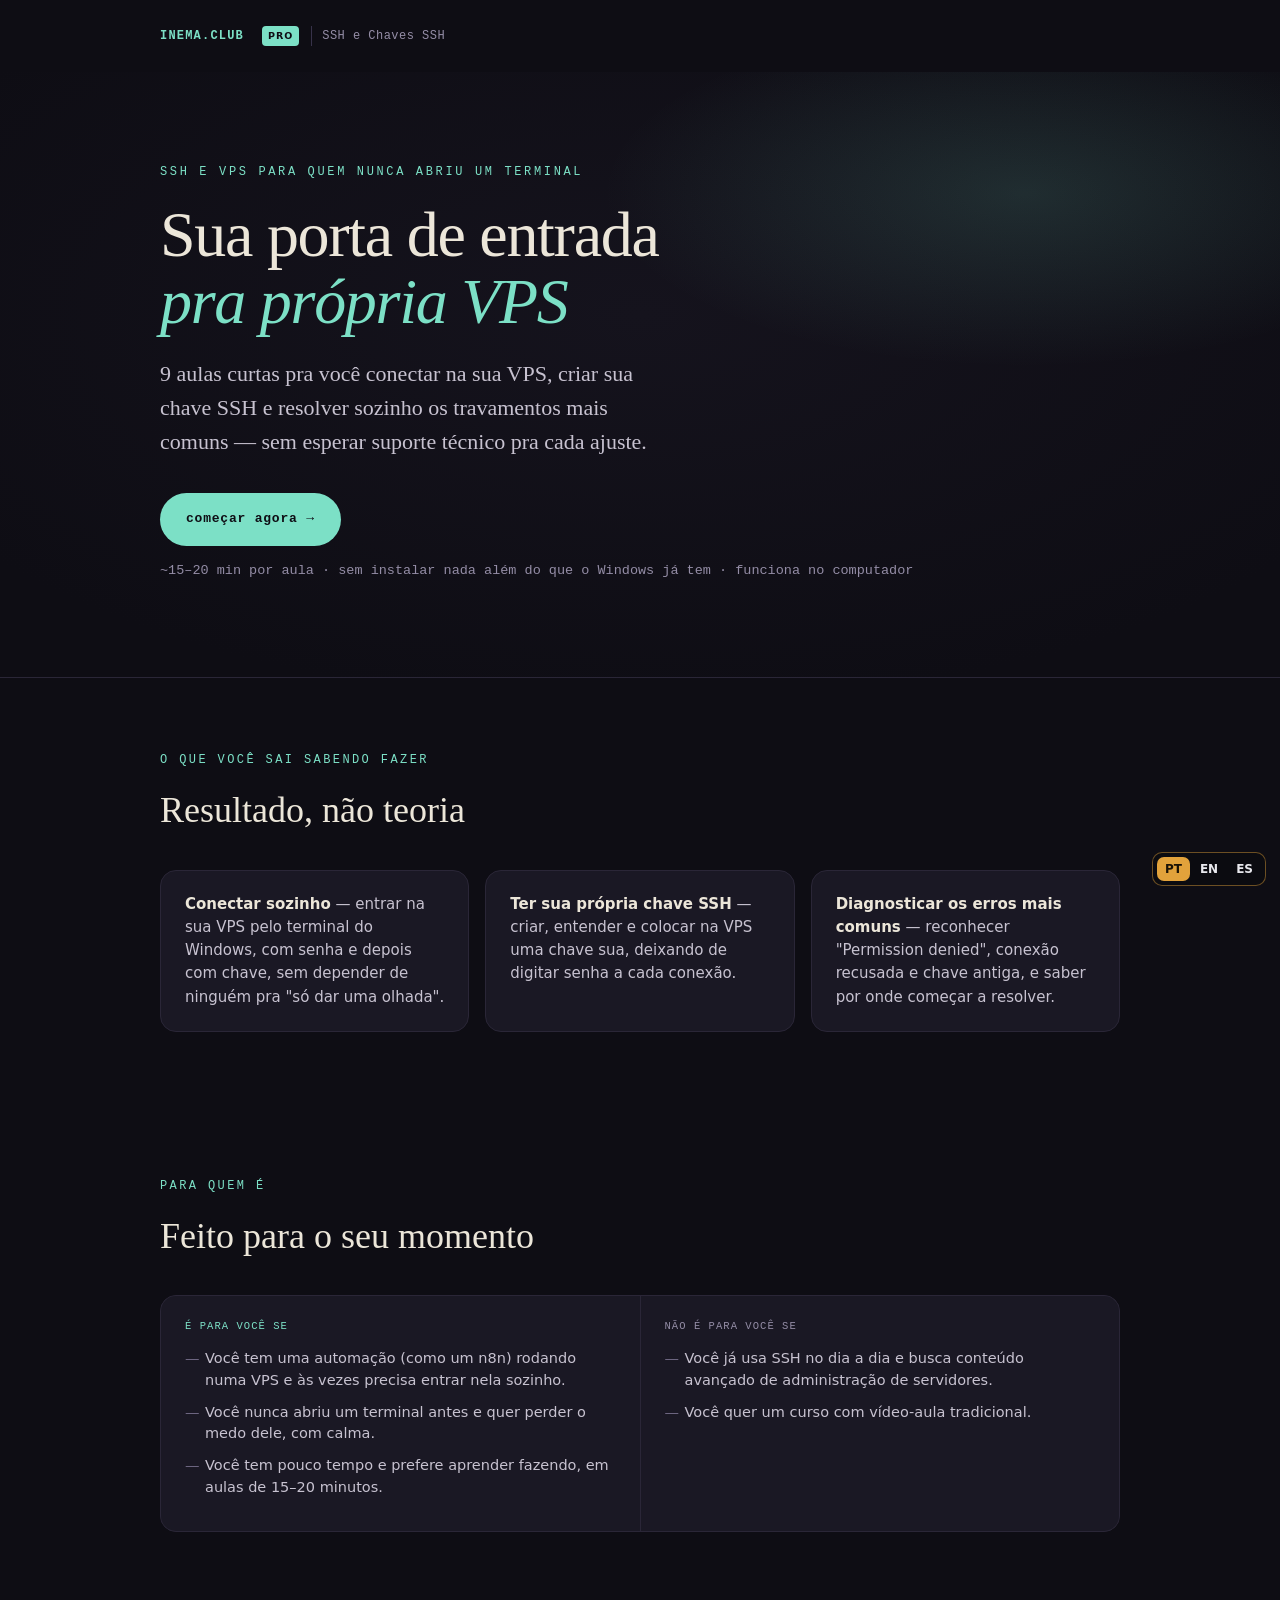
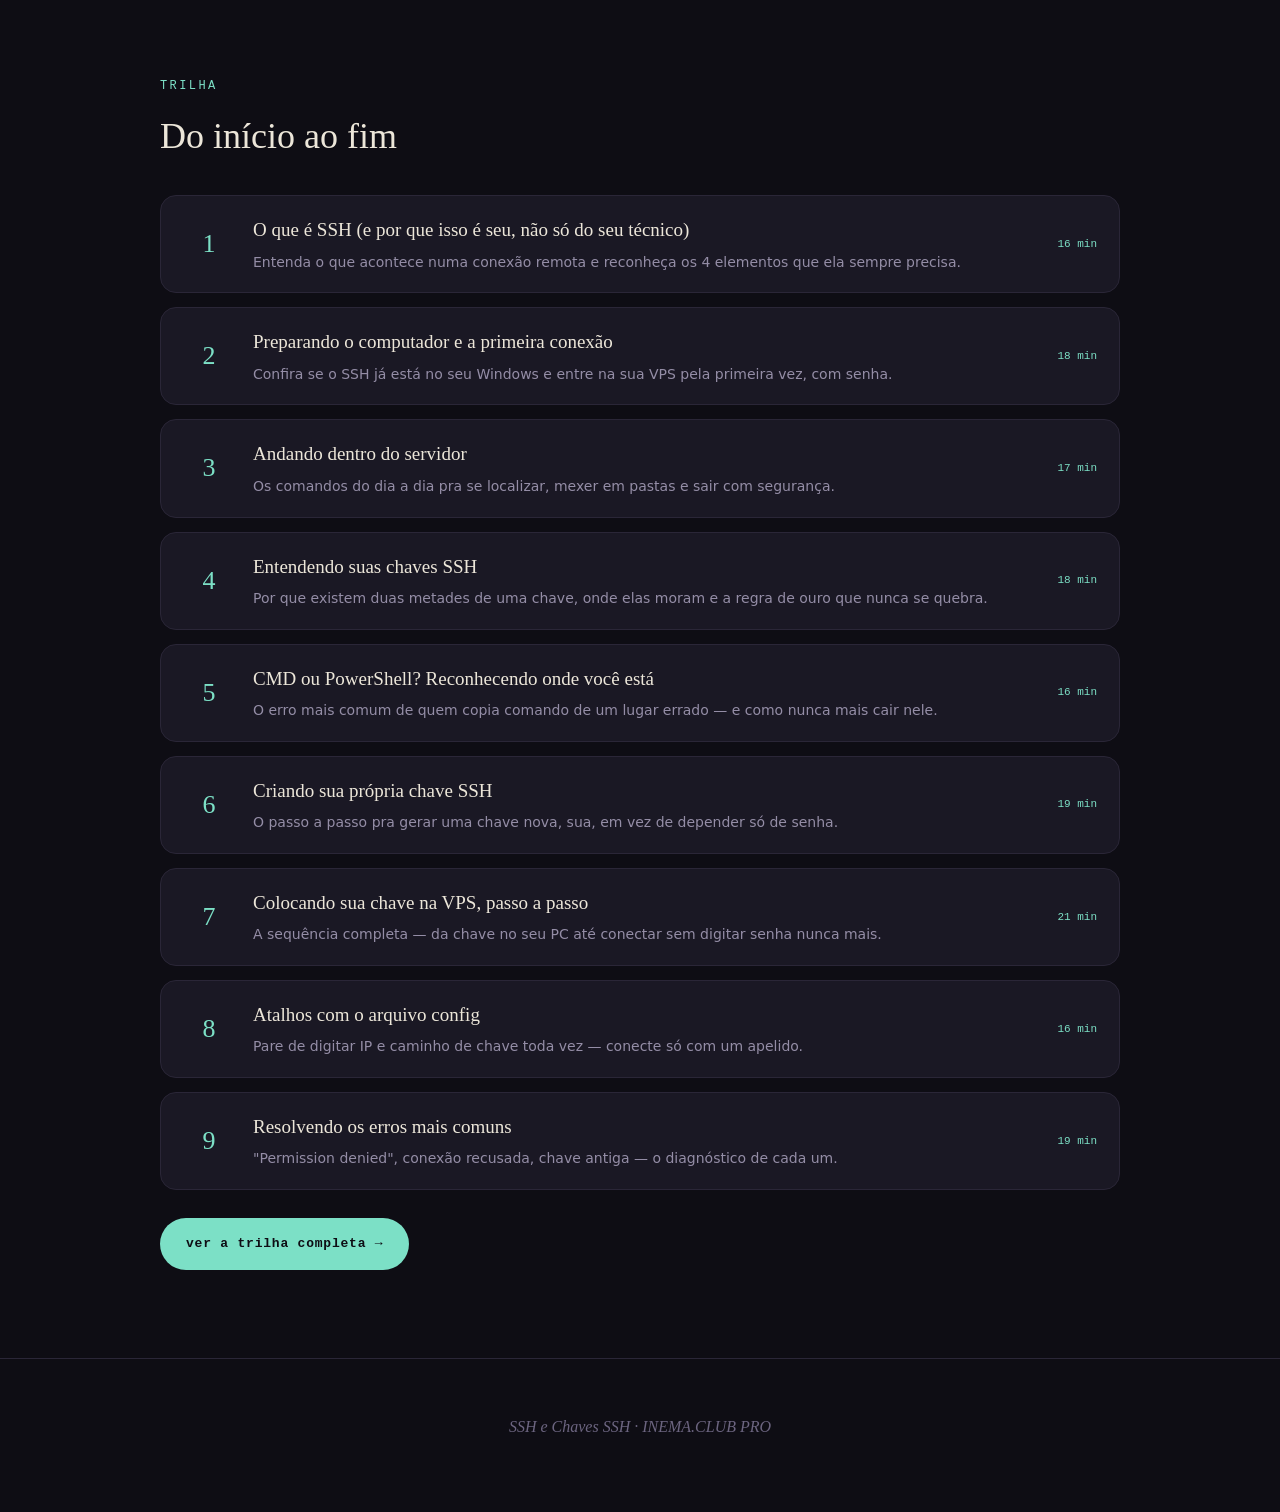
==== index.html @ bf9d97d7 "feat: arckhe-ssh-basico - Arckhé AI" ====
<!DOCTYPE html>

<html lang="pt-BR">
<head>
<meta charset="utf-8"/>
<meta content="0; url=landing.html" http-equiv="refresh"/>
<link href="landing.html" rel="canonical"/>
<title>SSH e Chaves SSH · INEMA.CLUB PRO</title>
<link href="https://inematds.github.io/ssh-basico/" hreflang="pt-BR" rel="alternate"/><link href="https://inematds.github.io/ssh-basico/en/" hreflang="en" rel="alternate"/><link href="https://inematds.github.io/ssh-basico/es/" hreflang="es" rel="alternate"/></head>
<body><div class="inema-lang" style="position:fixed;right:14px;bottom:14px;z-index:9999;display:flex;gap:2px;padding:4px;border-radius:10px;background:rgba(12,12,16,.82);border:1px solid rgba(226,162,59,.45);font:600 12px/1 Sora,Inter,system-ui,sans-serif;backdrop-filter:blur(8px)" translate="no"><a href="./" hreflang="pt-BR" style="padding:6px 8px;border-radius:7px;text-decoration:none;color:#1a1206;background:#E2A23B">PT</a><a href="en/" hreflang="en" style="padding:6px 8px;border-radius:7px;text-decoration:none;color:#e9e9ee">EN</a><a href="es/" hreflang="es" style="padding:6px 8px;border-radius:7px;text-decoration:none;color:#e9e9ee">ES</a></div>
<p><a href="landing.html">SSH e Chaves SSH — clique aqui se não for redirecionado automaticamente.</a></p>
</body>
</html>
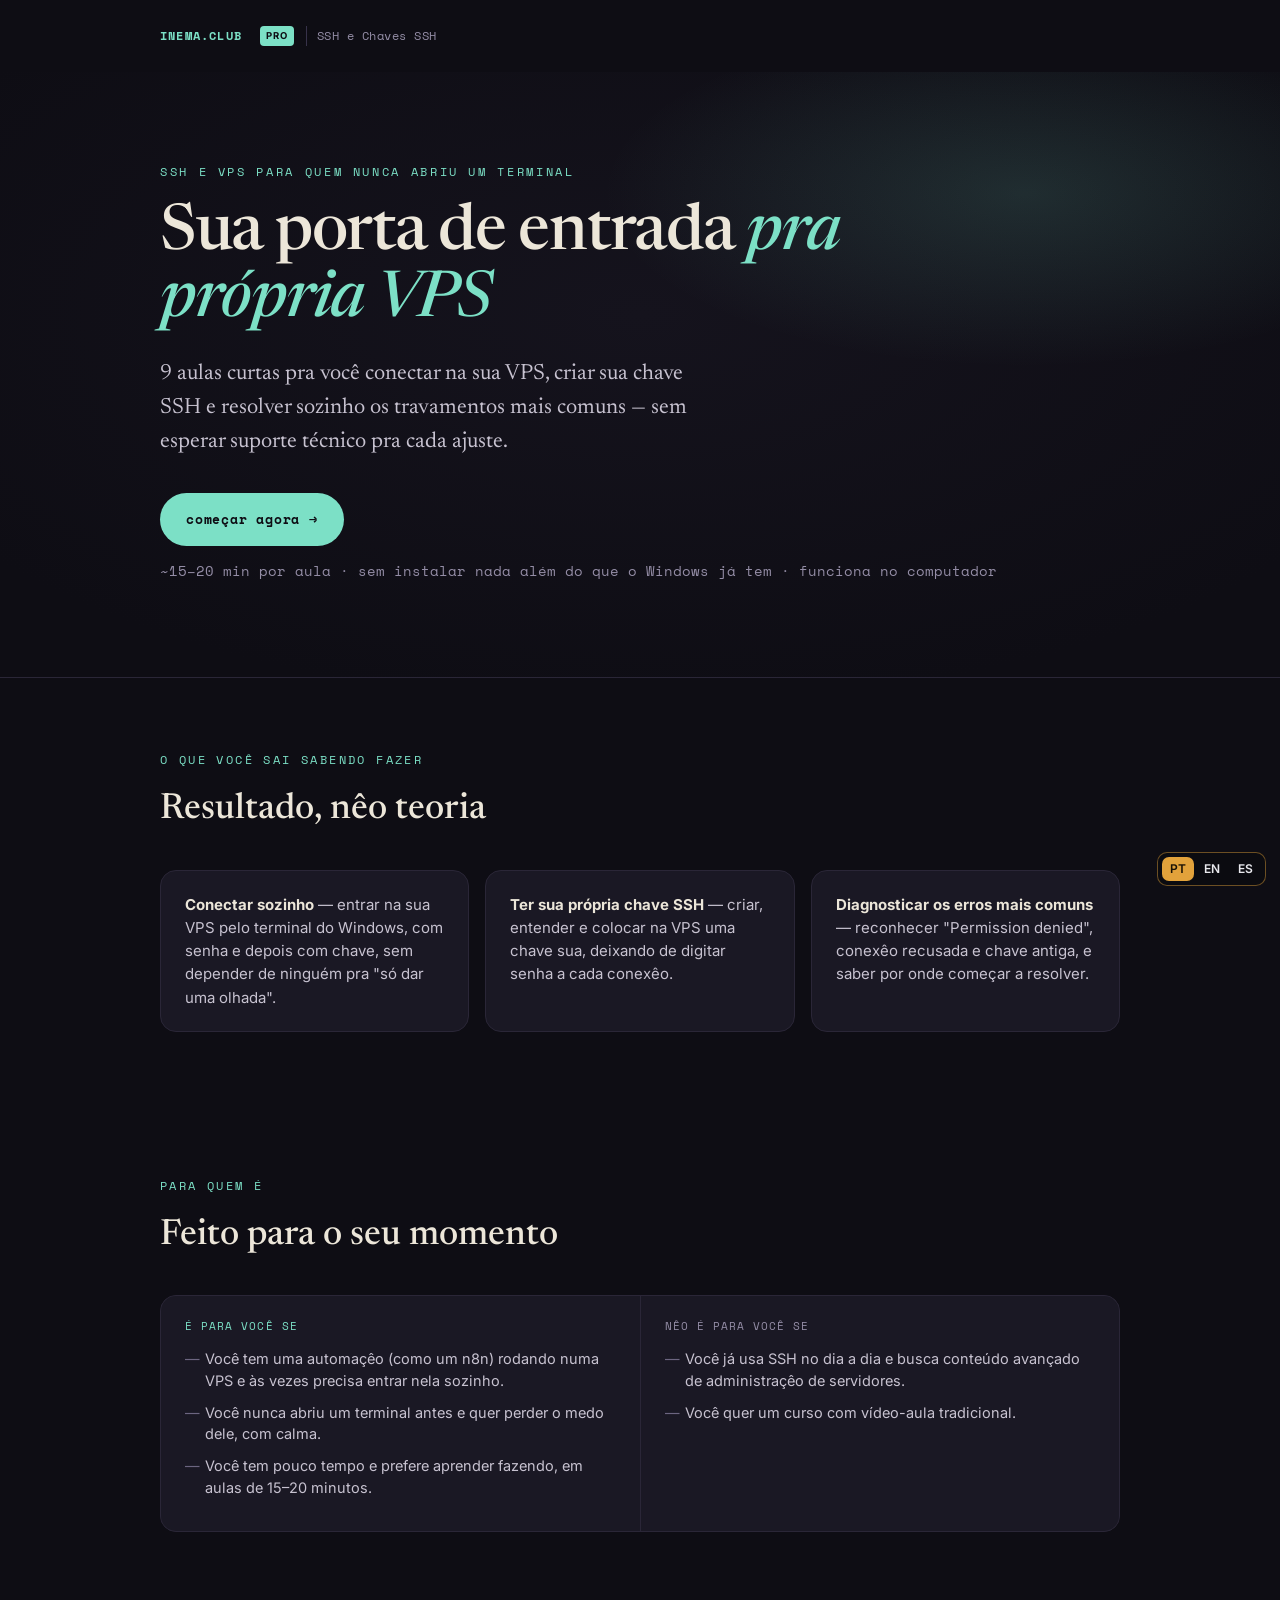
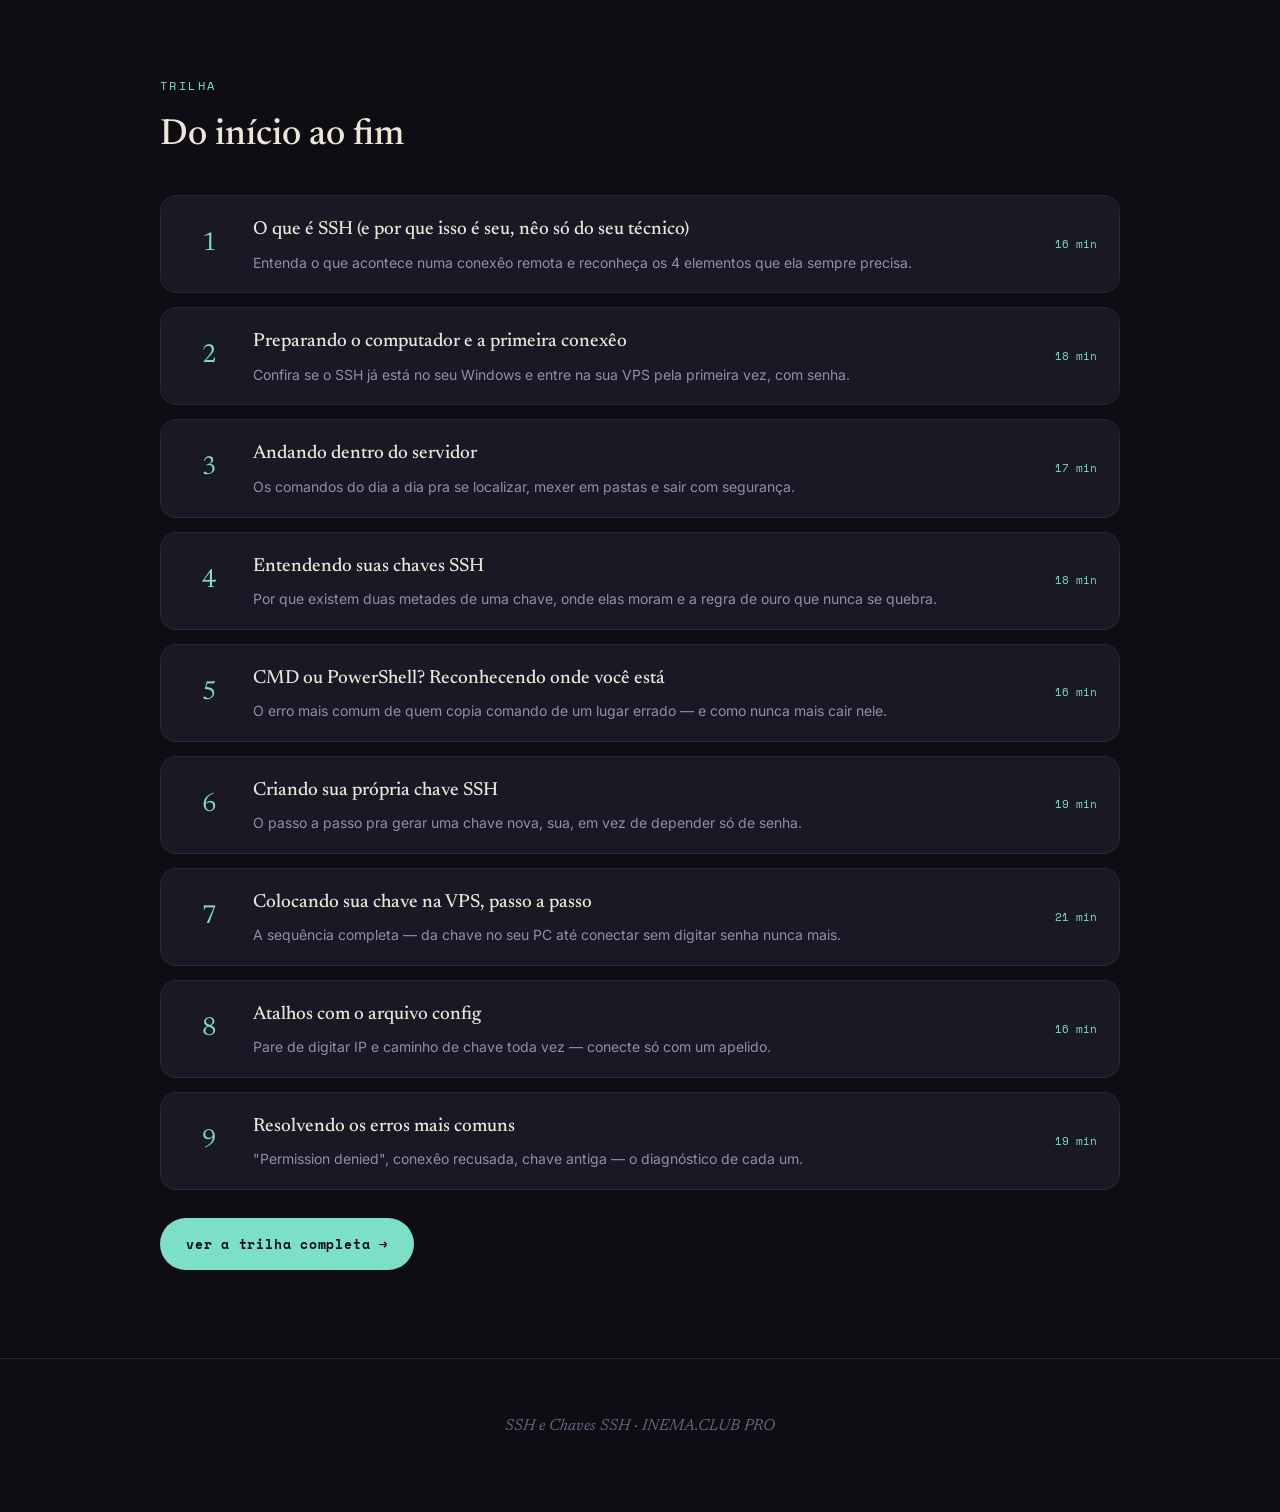
==== commit ff981239: "fix: corrigir encoding UTF-8 + branding ARCKHÉ" ====
--- a/index.html
+++ b/index.html
@@ -8,6 +8,6 @@
 <title>SSH e Chaves SSH · INEMA.CLUB PRO</title>
 <link href="https://inematds.github.io/ssh-basico/" hreflang="pt-BR" rel="alternate"/><link href="https://inematds.github.io/ssh-basico/en/" hreflang="en" rel="alternate"/><link href="https://inematds.github.io/ssh-basico/es/" hreflang="es" rel="alternate"/></head>
 <body><div class="inema-lang" style="position:fixed;right:14px;bottom:14px;z-index:9999;display:flex;gap:2px;padding:4px;border-radius:10px;background:rgba(12,12,16,.82);border:1px solid rgba(226,162,59,.45);font:600 12px/1 Sora,Inter,system-ui,sans-serif;backdrop-filter:blur(8px)" translate="no"><a href="./" hreflang="pt-BR" style="padding:6px 8px;border-radius:7px;text-decoration:none;color:#1a1206;background:#E2A23B">PT</a><a href="en/" hreflang="en" style="padding:6px 8px;border-radius:7px;text-decoration:none;color:#e9e9ee">EN</a><a href="es/" hreflang="es" style="padding:6px 8px;border-radius:7px;text-decoration:none;color:#e9e9ee">ES</a></div>
-<p><a href="landing.html">SSH e Chaves SSH — clique aqui se não for redirecionado automaticamente.</a></p>
+<p><a href="landing.html">SSH e Chaves SSH — clique aqui se nêo for redirecionado automaticamente.</a></p>
 </body>
 </html>
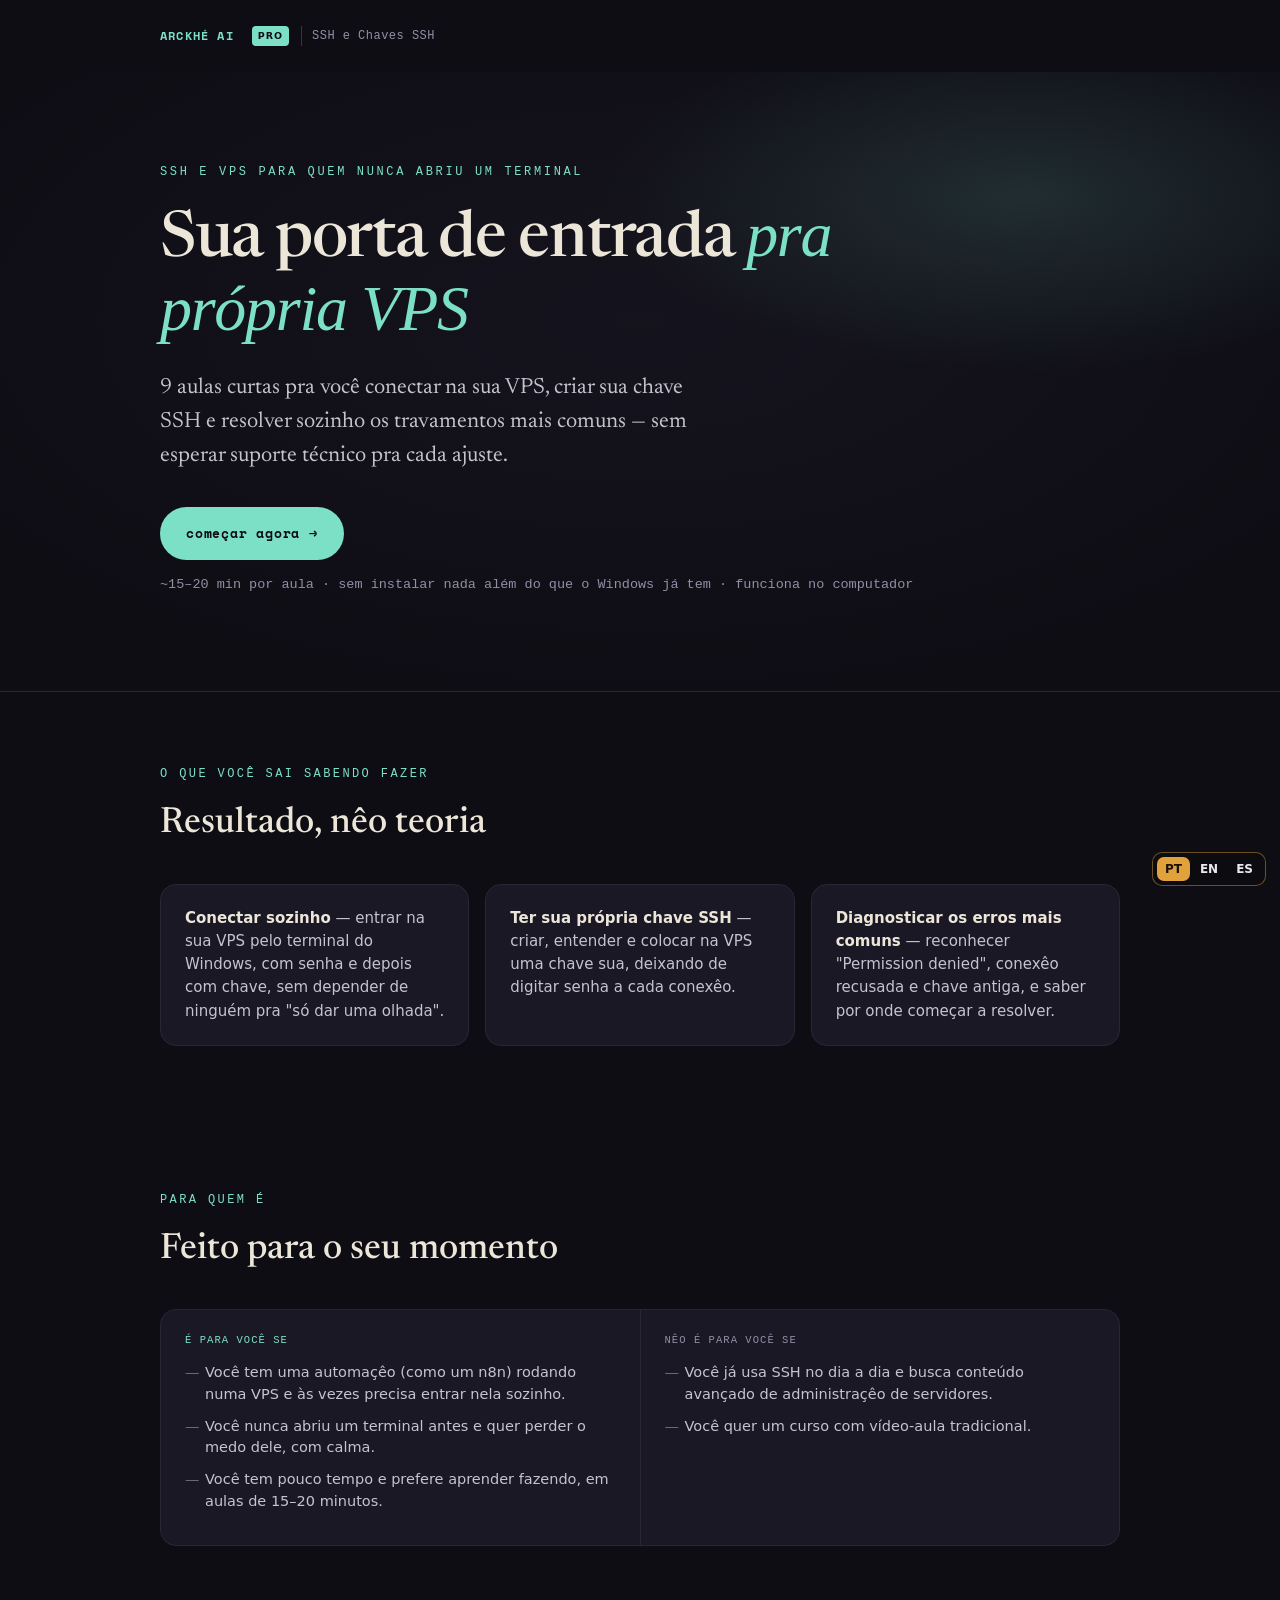
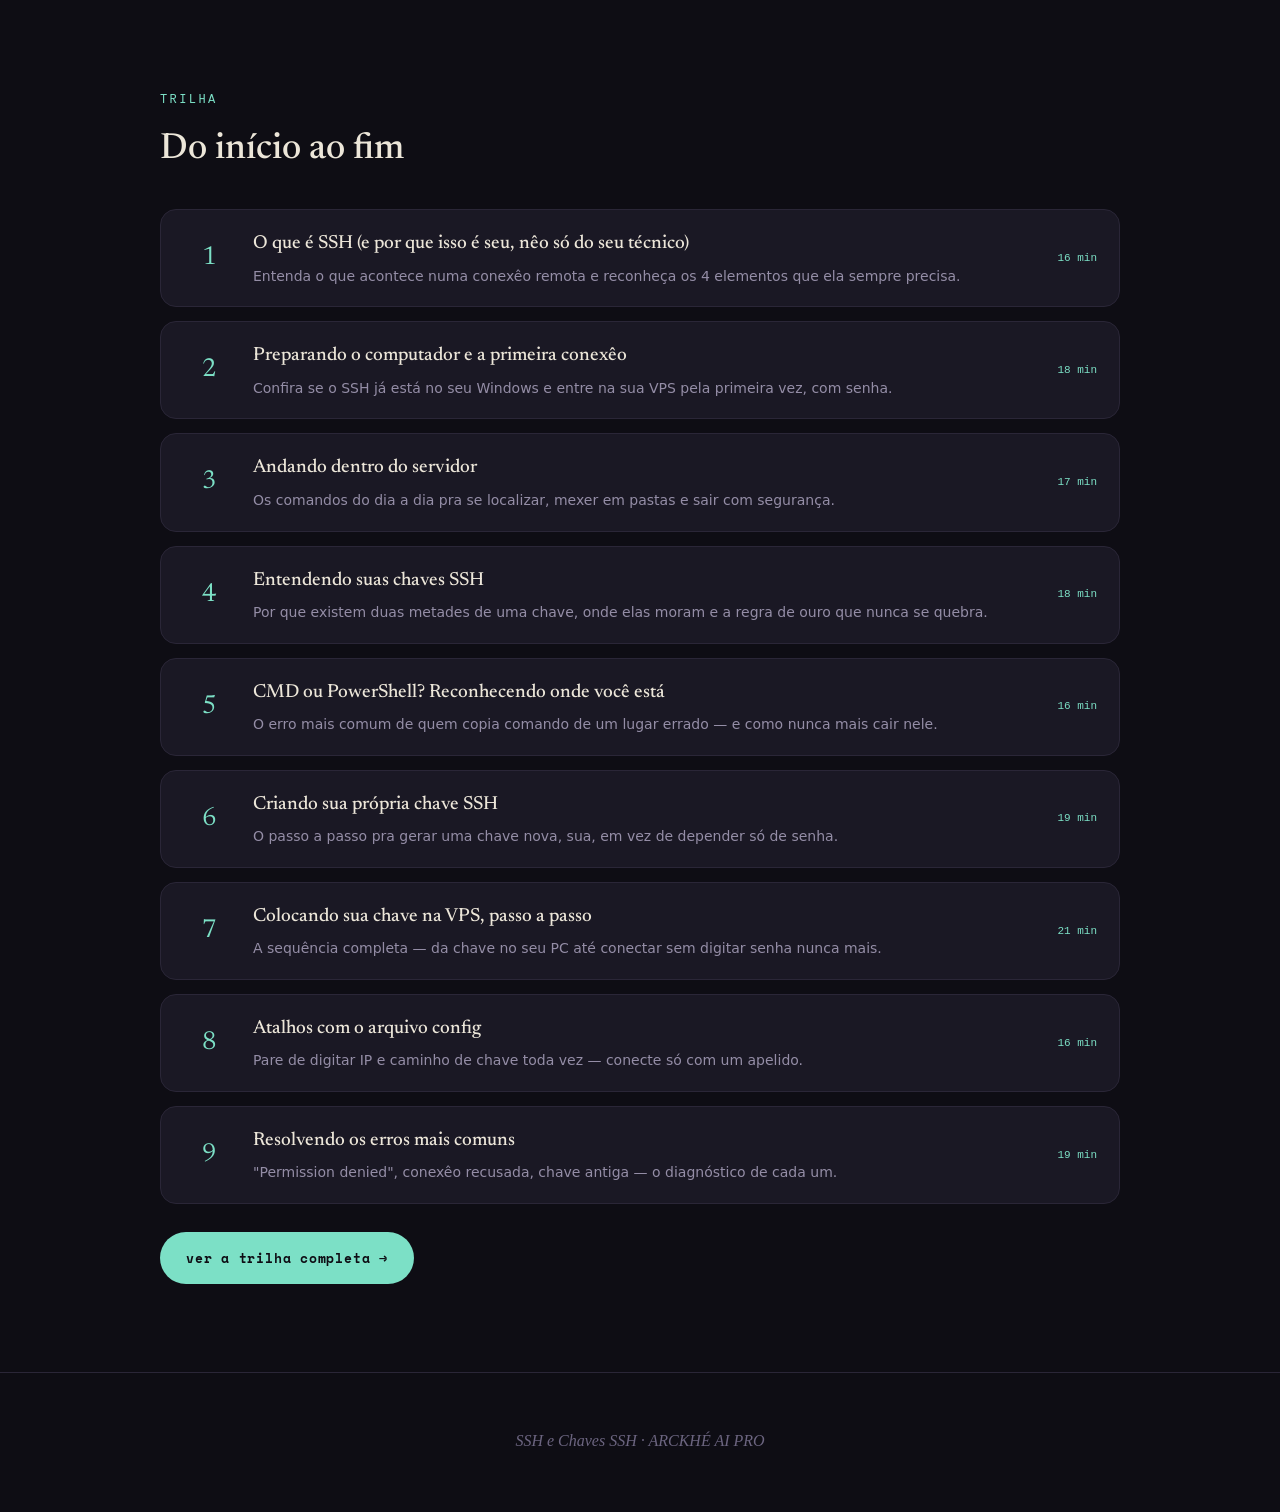
==== commit 8a85e4fa: "chore: atualização do conteúdo" ====
--- a/index.html
+++ b/index.html
@@ -5,9 +5,9 @@
 <meta charset="utf-8"/>
 <meta content="0; url=landing.html" http-equiv="refresh"/>
 <link href="landing.html" rel="canonical"/>
-<title>SSH e Chaves SSH · INEMA.CLUB PRO</title>
-<link href="https://inematds.github.io/ssh-basico/" hreflang="pt-BR" rel="alternate"/><link href="https://inematds.github.io/ssh-basico/en/" hreflang="en" rel="alternate"/><link href="https://inematds.github.io/ssh-basico/es/" hreflang="es" rel="alternate"/></head>
-<body><div class="inema-lang" style="position:fixed;right:14px;bottom:14px;z-index:9999;display:flex;gap:2px;padding:4px;border-radius:10px;background:rgba(12,12,16,.82);border:1px solid rgba(226,162,59,.45);font:600 12px/1 Sora,Inter,system-ui,sans-serif;backdrop-filter:blur(8px)" translate="no"><a href="./" hreflang="pt-BR" style="padding:6px 8px;border-radius:7px;text-decoration:none;color:#1a1206;background:#E2A23B">PT</a><a href="en/" hreflang="en" style="padding:6px 8px;border-radius:7px;text-decoration:none;color:#e9e9ee">EN</a><a href="es/" hreflang="es" style="padding:6px 8px;border-radius:7px;text-decoration:none;color:#e9e9ee">ES</a></div>
+<title>SSH e Chaves SSH · ARCKHÉ AI PRO</title>
+<link href="https://linnoff88-dev.github.io/arckhe-/" hreflang="pt-BR" rel="alternate"/><link href="https://linnoff88-dev.github.io/arckhe-/en/" hreflang="en" rel="alternate"/><link href="https://linnoff88-dev.github.io/arckhe-/es/" hreflang="es" rel="alternate"/></head>
+<body><div class="ARCKHÉ-lang" style="position:fixed;right:14px;bottom:14px;z-index:9999;display:flex;gap:2px;padding:4px;border-radius:10px;background:rgba(12,12,16,.82);border:1px solid rgba(226,162,59,.45);font:600 12px/1 Sora,Inter,system-ui,sans-serif;backdrop-filter:blur(8px)" translate="no"><a href="./" hreflang="pt-BR" style="padding:6px 8px;border-radius:7px;text-decoration:none;color:#1a1206;background:#E2A23B">PT</a><a href="en/" hreflang="en" style="padding:6px 8px;border-radius:7px;text-decoration:none;color:#e9e9ee">EN</a><a href="es/" hreflang="es" style="padding:6px 8px;border-radius:7px;text-decoration:none;color:#e9e9ee">ES</a></div>
 <p><a href="landing.html">SSH e Chaves SSH — clique aqui se nêo for redirecionado automaticamente.</a></p>
 </body>
 </html>
